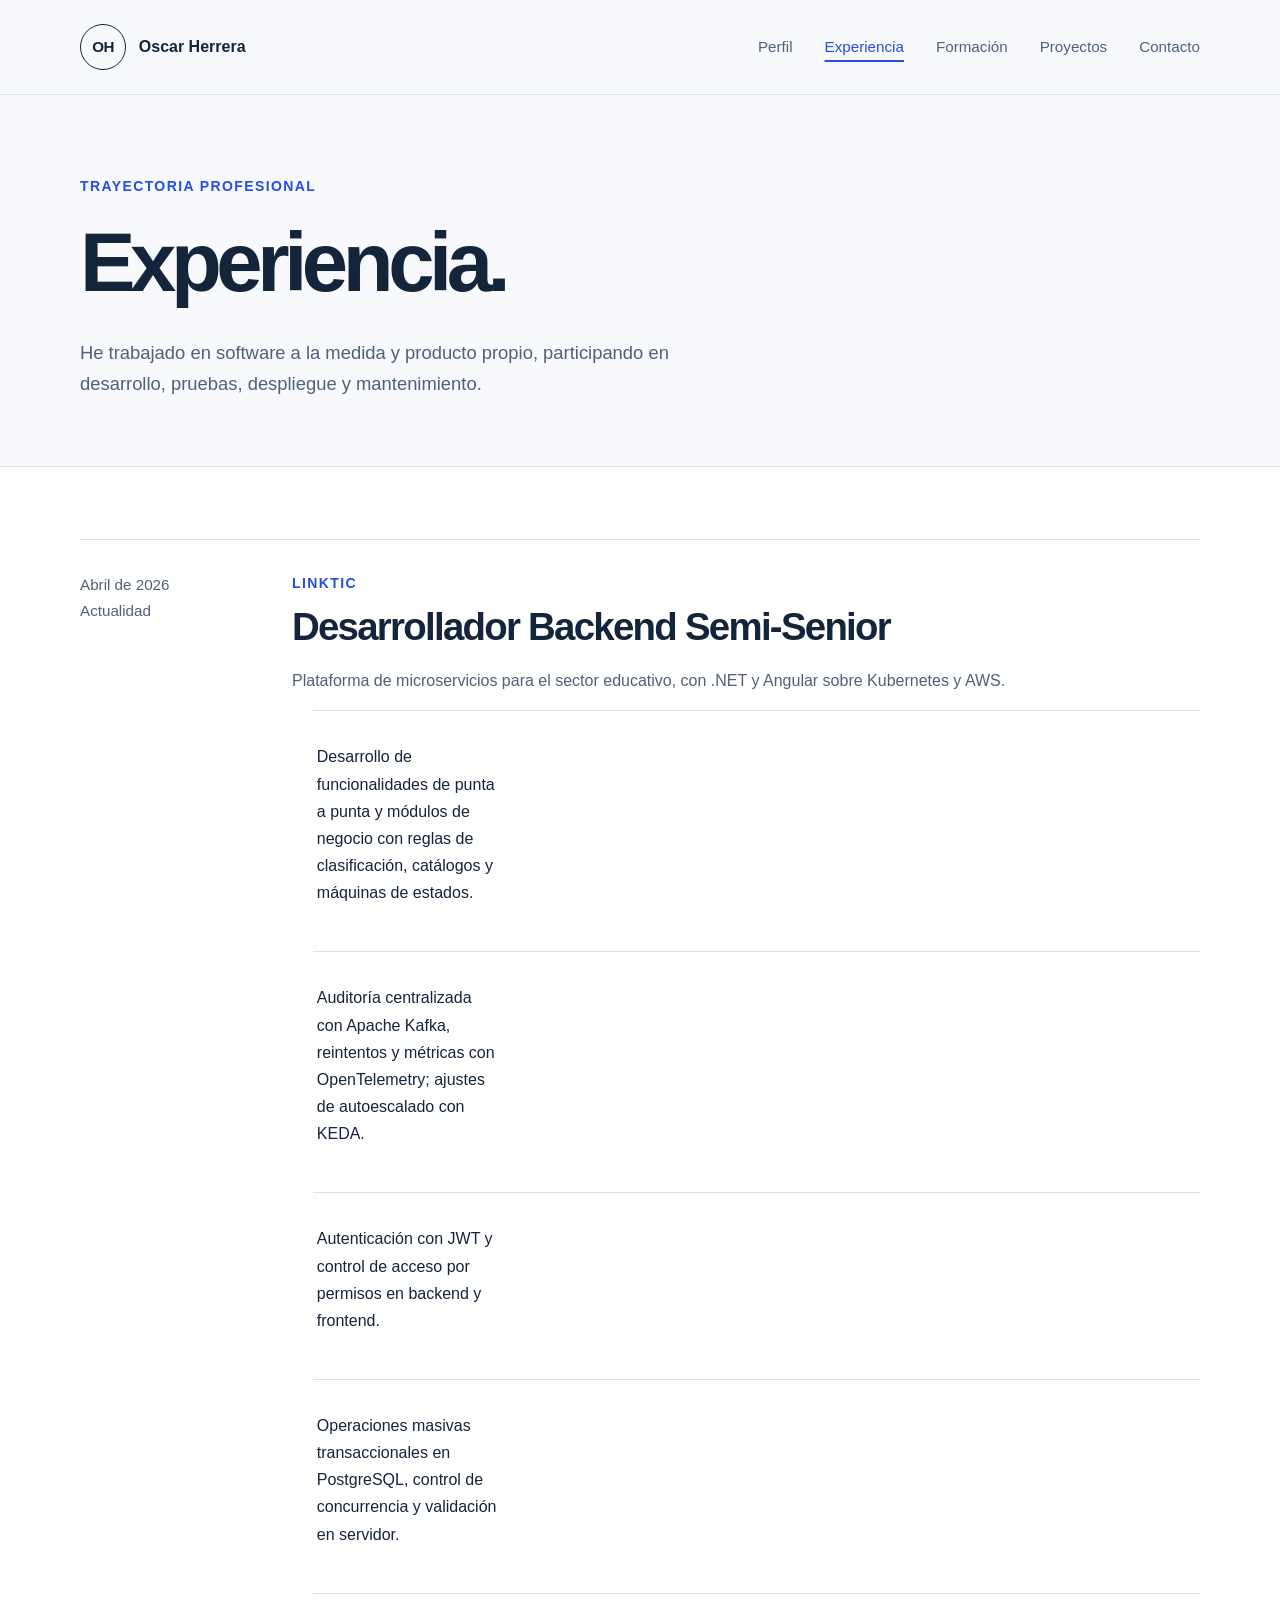
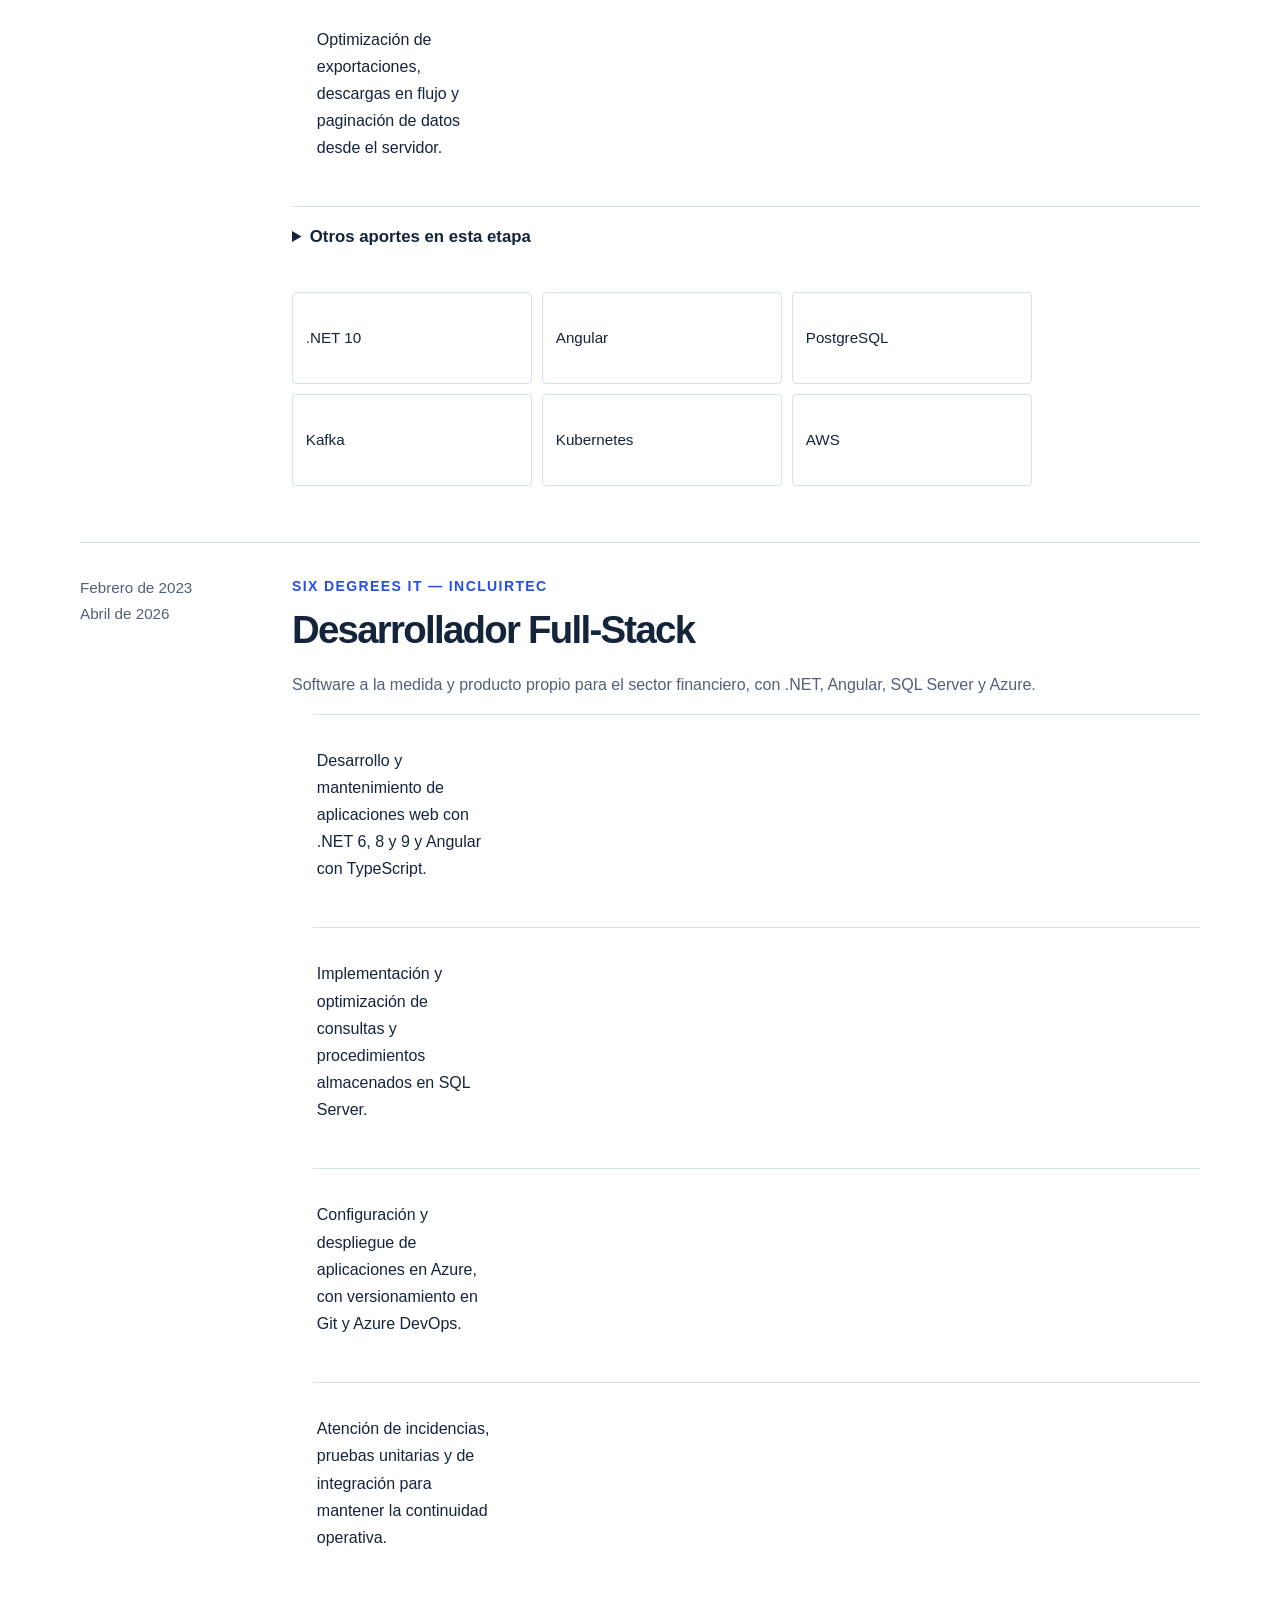
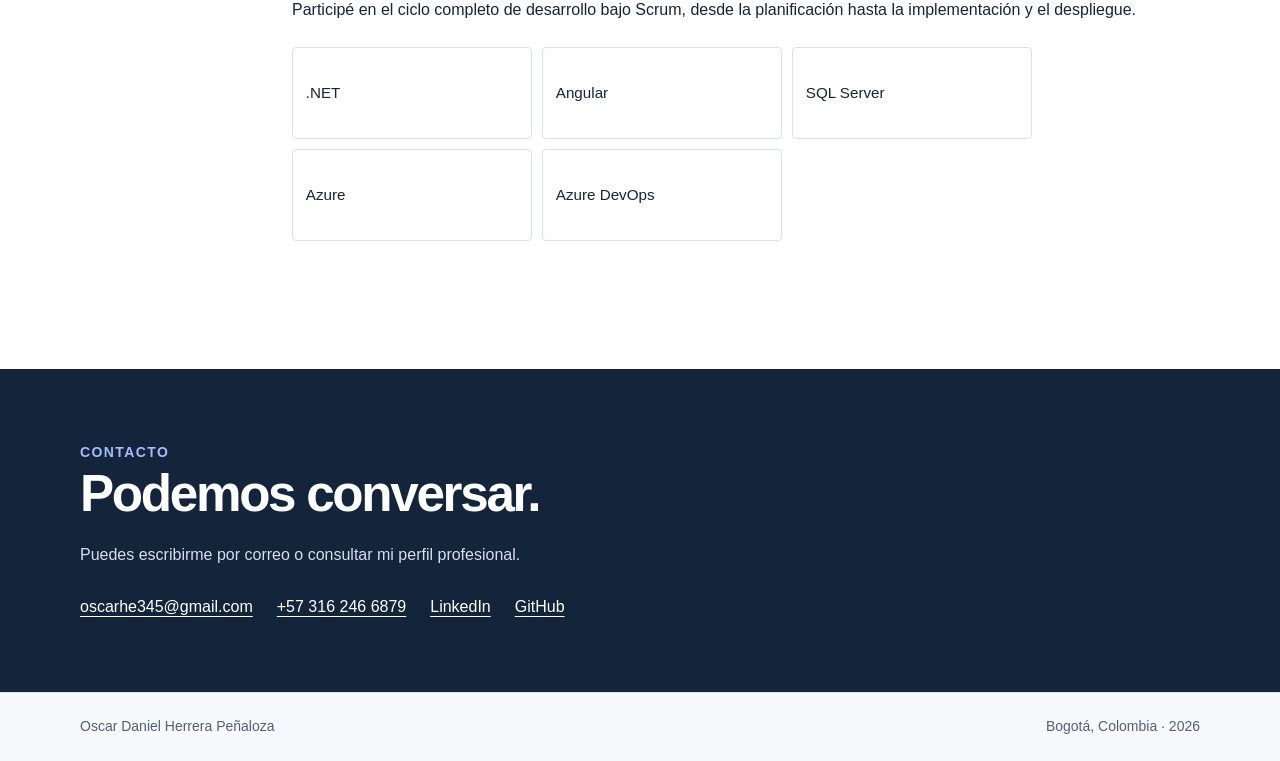
==== experiencia.html @ 7f5550e9 "Crear hoja de vida web y práctica de formularios HTTP" ====
<!DOCTYPE html>
<html lang="es">
<head>
  <meta charset="UTF-8">
  <meta name="viewport" content="width=device-width, initial-scale=1">
  <meta name="description" content="Experiencia de Oscar Herrera en LinkTIC y Six Degrees IT, con desarrollo backend .NET y aplicaciones full-stack.">
  <meta name="theme-color" content="#14243a">
  <title>Experiencia | Oscar Herrera</title>
  <link rel="icon" href="assets/monograma.svg" type="image/svg+xml">
  <link rel="stylesheet" href="css/estilos.css">
  <script src="js/interacciones.js" defer></script>
</head>
<body>
  <a class="saltar" href="#contenido">Saltar al contenido</a>
  <header class="cabecera">
    <div class="contenedor barra">
      <a class="marca" href="index.html" aria-label="Oscar Herrera, inicio"><span class="monograma" aria-hidden="true">OH</span>Oscar Herrera</a>
      <button class="boton-menu" type="button" aria-expanded="false" aria-controls="navegacion">Menú</button>
      <nav class="navegacion" id="navegacion" aria-label="Navegación principal">
        <a href="index.html">Perfil</a>
        <a href="experiencia.html" aria-current="page">Experiencia</a>
        <a href="formacion.html">Formación</a>
        <a href="proyectos.html">Proyectos</a>
        <a href="#contacto">Contacto</a>
      </nav>
    </div>
  </header>
  <main id="contenido">
<section class="pagina-intro"><div class="contenedor"><span class="etiqueta">Trayectoria profesional</span><h1>Experiencia.</h1><p class="entrada">He trabajado en software a la medida y producto propio, participando en desarrollo, pruebas, despliegue y mantenimiento.</p></div></section>
<section class="seccion seccion-blanca" aria-label="Experiencia laboral">
  <div class="contenedor"><ol class="cronologia">
    <li><div class="fecha">Abril de 2026<br>Actualidad</div><article><span class="etiqueta">LinkTIC</span><h2 class="titulo-puesto">Desarrollador Backend Semi-Senior</h2><p class="texto-secundario">Plataforma de microservicios para el sector educativo, con .NET y Angular sobre Kubernetes y AWS.</p>
      <ul class="lista-trabajo"><li>Desarrollo de funcionalidades de punta a punta y módulos de negocio con reglas de clasificación, catálogos y máquinas de estados.</li><li>Auditoría centralizada con Apache Kafka, reintentos y métricas con OpenTelemetry; ajustes de autoescalado con KEDA.</li><li>Autenticación con JWT y control de acceso por permisos en backend y frontend.</li><li>Operaciones masivas transaccionales en PostgreSQL, control de concurrencia y validación en servidor.</li><li>Optimización de exportaciones, descargas en flujo y paginación de datos desde el servidor.</li></ul>
      <details><summary>Otros aportes en esta etapa</summary><p>También resolví el manejo de sesiones con tokens JWT extensos en un SDK compartido. Participé en un servicio de Windows y su agente de escritorio, con telemetría, sincronización, cifrado de la base de datos local y mejoras de resiliencia. Mantuve el quality gate de SonarQube mediante pruebas unitarias y refactorización.</p></details>
      <ul class="habilidades" aria-label="Tecnologías utilizadas"><li>.NET 10</li><li>Angular</li><li>PostgreSQL</li><li>Kafka</li><li>Kubernetes</li><li>AWS</li></ul>
    </article></li>
    <li><div class="fecha">Febrero de 2023<br>Abril de 2026</div><article><span class="etiqueta">Six Degrees IT — Incluirtec</span><h2 class="titulo-puesto">Desarrollador Full-Stack</h2><p class="texto-secundario">Software a la medida y producto propio para el sector financiero, con .NET, Angular, SQL Server y Azure.</p>
      <ul class="lista-trabajo"><li>Desarrollo y mantenimiento de aplicaciones web con .NET 6, 8 y 9 y Angular con TypeScript.</li><li>Implementación y optimización de consultas y procedimientos almacenados en SQL Server.</li><li>Configuración y despliegue de aplicaciones en Azure, con versionamiento en Git y Azure DevOps.</li><li>Atención de incidencias, pruebas unitarias y de integración para mantener la continuidad operativa.</li></ul>
      <p>Participé en el ciclo completo de desarrollo bajo Scrum, desde la planificación hasta la implementación y el despliegue.</p>
      <ul class="habilidades" aria-label="Tecnologías utilizadas"><li>.NET</li><li>Angular</li><li>SQL Server</li><li>Azure</li><li>Azure DevOps</li></ul>
    </article></li>
  </ol></div>
</section>
  </main>
  <section class="contacto" id="contacto" aria-labelledby="titulo-contacto">
    <div class="contenedor">
      <span class="etiqueta">Contacto</span>
      <h2 id="titulo-contacto">Podemos conversar.</h2>
      <p>Puedes escribirme por correo o consultar mi perfil profesional.</p>
      <div class="contactos">
        <a href="mailto:oscarhe345@gmail.com">oscarhe345@gmail.com</a>
        <a href="tel:+573162466879">+57 316 246 6879</a>
        <a href="https://www.linkedin.com/in/oscar-herrera-dev/" target="_blank" rel="noopener noreferrer">LinkedIn</a>
        <a href="https://github.com/OscDanHer" target="_blank" rel="noopener noreferrer">GitHub</a>
      </div>
    </div>
  </section>
  <footer class="pie">
    <div class="contenedor"><span>Oscar Daniel Herrera Peñaloza</span><span>Bogotá, Colombia · 2026</span></div>
  </footer>
</body>
</html>
---- css/estilos.css ----
:root {
  --fondo: #f7f9fc;
  --papel: #ffffff;
  --texto: #14243a;
  --secundario: #516078;
  --azul: #244ee5;
  --borde: #d9e1ec;
  --suave: #eaf0ff;
  --ancho: 1120px;
}

* { box-sizing: border-box; }
html { scroll-behavior: smooth; }
body { margin: 0; background: var(--fondo); color: var(--texto); font: 1rem/1.7 "Segoe UI", Arial, sans-serif; }
img { display: block; max-width: 100%; height: auto; }
a { color: inherit; text-underline-offset: 0.25em; }
button, input, select, textarea { font: inherit; }
button, select { cursor: pointer; }
button, a, input, select, textarea { -webkit-tap-highlight-color: transparent; }
:focus-visible { outline: 3px solid var(--azul); outline-offset: 5px; }
[hidden] { display: none !important; }
.contenedor { width: min(calc(100% - 3rem), var(--ancho)); margin-inline: auto; }
.saltar { position: fixed; top: -5rem; left: 1rem; padding: 0.6rem 1rem; background: var(--texto); color: white; z-index: 10; }
.saltar:focus { top: 1rem; }
.cabecera { border-bottom: 1px solid var(--borde); background: var(--fondo); }
.barra { min-height: 94px; display: flex; align-items: center; justify-content: space-between; gap: 2rem; }
.marca { display: inline-flex; align-items: center; gap: 0.8rem; font-weight: 650; text-decoration: none; }
.monograma { display: grid; place-items: center; width: 46px; height: 46px; border: 1px solid var(--texto); border-radius: 50%; font-size: 0.95rem; letter-spacing: -0.05em; }
.navegacion { display: flex; gap: 2rem; align-items: center; }
.navegacion a { color: var(--secundario); text-decoration: none; font-size: 0.95rem; }
.navegacion a:hover, .navegacion a[aria-current="page"] { color: var(--azul); }
.navegacion a[aria-current="page"] { text-decoration: underline; text-decoration-thickness: 2px; text-underline-offset: 0.5rem; }
.boton-menu { display: none; border: 1px solid var(--borde); background: var(--papel); padding: 0.5rem 0.85rem; border-radius: 5px; color: var(--texto); }
.presentacion { padding-block: 6.5rem 5rem; }
.presentacion-grid { display: grid; grid-template-columns: minmax(0, 1.4fr) minmax(250px, 0.7fr); gap: 4rem; align-items: center; }
.etiqueta { display: block; color: var(--azul); font-size: 0.875rem; font-weight: 650; letter-spacing: 0.1em; text-transform: uppercase; }
h1, h2, h3, p { margin-top: 0; }
h1, h2, h3 { line-height: 1.12; }
h1 { font-size: clamp(3.2rem, 6.2vw, 5.2rem); font-weight: 650; letter-spacing: -0.065em; margin-block: 1.1rem 1.7rem; }
h1 span { color: var(--azul); }
h2 { font-size: clamp(2rem, 4vw, 3.2rem); font-weight: 600; letter-spacing: -0.045em; margin-bottom: 1.2rem; }
h3 { font-size: 1.35rem; font-weight: 650; letter-spacing: -0.025em; }
.entrada { font-size: 1.15rem; line-height: 1.7; max-width: 650px; color: var(--secundario); }
.acciones { display: flex; flex-wrap: wrap; align-items: center; gap: 1rem; margin-top: 2rem; }
.boton { display: inline-flex; justify-content: center; align-items: center; padding: 0.8rem 1.35rem; min-height: 48px; border: 1px solid var(--azul); border-radius: 5px; color: white; background: var(--azul); font-weight: 600; text-decoration: none; transition: background 150ms; }
.boton:hover { background: #1738b8; }
.boton-secundario { background: transparent; color: var(--texto); border-color: var(--borde); }
.boton-secundario:hover { background: var(--suave); }
.retrato { margin: 0; position: relative; }
.retrato img { width: 100%; aspect-ratio: 4 / 5; object-fit: cover; border-radius: 8px 8px 80px 8px; }
.retrato figcaption { margin-top: 0.8rem; font-size: 0.875rem; color: var(--secundario); }
.seccion { padding-block: 4.5rem; border-top: 1px solid var(--borde); scroll-margin-top: 2rem; }
.seccion-blanca { background: var(--papel); }
.division { display: grid; grid-template-columns: 0.6fr 1.4fr; gap: 4rem; }
.division p { max-width: 760px; }
.texto-secundario { color: var(--secundario); }
.datos { display: grid; grid-template-columns: repeat(2, minmax(0, 1fr)); gap: 1.25rem 2.5rem; margin: 2rem 0 0; }
.datos dt { font-size: 0.875rem; color: var(--secundario); }
.datos dd { margin: 0.2rem 0 0; font-weight: 600; }
.habilidades { list-style: none; display: flex; flex-wrap: wrap; gap: 0.65rem; padding: 0; margin-block: 1.5rem; }
.habilidades li { padding: 0.35rem 0.8rem; border: 1px solid var(--borde); border-radius: 4px; background: var(--papel); font-size: 0.95rem; }
.cabecera-seccion { display: flex; align-items: end; justify-content: space-between; gap: 2rem; margin-bottom: 2rem; }
.cabecera-seccion h2 { margin-bottom: 0; }
.proyectos { display: grid; grid-template-columns: repeat(2, minmax(0, 1fr)); gap: 2.5rem; }
.proyecto { min-width: 0; }
.proyecto-imagen { display: block; overflow: hidden; background: var(--suave); border: 1px solid var(--borde); border-radius: 6px; margin-bottom: 1.4rem; }
.proyecto-imagen img { width: 100%; aspect-ratio: 16 / 10; object-fit: cover; object-position: top; transition: transform 180ms; }
.proyecto-imagen:hover img { transform: scale(1.02); }
.proyecto h3 { margin-block: 0.4rem 0.8rem; }
.proyecto p { color: var(--secundario); }
.tipo-proyecto { font-size: 0.875rem; color: var(--azul); }
.enlaces-proyecto { display: flex; flex-wrap: wrap; gap: 1rem; }
.enlaces-proyecto a { font-size: 0.95rem; font-weight: 600; }
.pagina-intro { padding-block: 5rem 3rem; }
.pagina-intro h1 { font-size: clamp(3rem, 6.5vw, 5.2rem); }
.cronologia { list-style: none; padding: 0; margin: 0; }
.cronologia li { display: grid; grid-template-columns: 180px 1fr; gap: 2rem; padding-block: 2rem; border-top: 1px solid var(--borde); }
.cronologia h3 { margin-bottom: 0.65rem; }
.titulo-puesto { font-size: clamp(1.8rem, 3vw, 2.6rem); margin-top: 0.6rem; }
.lista-trabajo { padding-left: 1.3rem; }
.lista-trabajo li { padding-left: 0.25rem; margin-bottom: 0.8rem; }
.proyectos-detalle { row-gap: 3.5rem; }
.nota-proyectos { margin-top: 2.5rem; color: var(--secundario); font-size: 0.875rem; }
.resultado-filtro { font-size: 0.95rem; color: var(--secundario); }
.contacto .etiqueta { color: #a5bcff; }
.fecha { font-size: 0.95rem; color: var(--secundario); }
.tabla-contenedor { width: 100%; overflow-x: auto; }
table { width: 100%; border-collapse: collapse; text-align: left; }
caption { text-align: left; font-size: 1.15rem; font-weight: 600; margin-bottom: 1rem; }
th, td { border-bottom: 1px solid var(--borde); padding: 1rem 1.1rem; vertical-align: top; }
th { background: var(--suave); font-weight: 600; }
td:first-child { font-weight: 600; }
.filtro { display: flex; align-items: end; flex-wrap: wrap; gap: 1rem; margin-bottom: 2.5rem; }
.campo { display: grid; gap: 0.35rem; }
label { font-size: 0.95rem; font-weight: 600; }
input, select, textarea { background: var(--papel); border: 1px solid #aab6c8; border-radius: 4px; padding: 0.7rem 0.9rem; color: var(--texto); max-width: 100%; }
select { appearance: none; padding-right: 2.7rem; background-image: url("data:image/svg+xml,%3Csvg xmlns='http://www.w3.org/2000/svg' width='16' height='16' viewBox='0 0 24 24' fill='none' stroke='%2314243a' stroke-width='2'%3E%3Cpath d='m6 9 6 6 6-6'/%3E%3C/svg%3E"); background-repeat: no-repeat; background-position: right 1rem center; }
.sin-resultados { padding: 2rem; border: 1px solid var(--borde); }
details { border-top: 1px solid var(--borde); padding-block: 1rem; }
summary { cursor: pointer; font-weight: 600; font-size: 1.05rem; }
details p { margin: 1rem 0 0; max-width: 800px; }
.contacto { padding-block: 4.5rem; background: var(--texto); color: white; }
.contacto h2 { max-width: 750px; }
.contacto a { color: white; }
.contacto p { color: #d6dfed; }
.contactos { display: flex; flex-wrap: wrap; gap: 1.5rem; margin-top: 1.5rem; }
.pie { padding-block: 1.4rem; border-top: 1px solid var(--borde); color: var(--secundario); font-size: 0.875rem; }
.pie .contenedor { display: flex; justify-content: space-between; flex-wrap: wrap; gap: 1rem; }

@media (max-width: 800px) {
  .presentacion { padding-block: 4rem; }
  .presentacion-grid { grid-template-columns: 1.4fr 1fr; gap: 2rem; }
  .division { grid-template-columns: 1fr; gap: 1.2rem; }
  .navegacion { gap: 1.1rem; }
  .cronologia li { grid-template-columns: 140px 1fr; gap: 1rem; }
}

@media (max-width: 600px) {
  .contenedor { width: calc(100% - 2rem); }
  .barra { min-height: 78px; flex-wrap: wrap; gap: 0; }
  .marca { font-size: 0.95rem; }
  .boton-menu { display: block; }
  .navegacion { width: 100%; flex-direction: column; align-items: stretch; gap: 0; padding-block: 0.5rem 1rem; }
  .navegacion a { padding-block: 0.65rem; }
  .js .navegacion:not(.abierta) { display: none; }
  .presentacion-grid { grid-template-columns: 1fr; gap: 2.5rem; }
  .presentacion { padding-block: 3rem; }
  .retrato { max-width: 320px; }
  .retrato img { aspect-ratio: 1 / 1; }
  .seccion { padding-block: 3rem; }
  .cabecera-seccion { align-items: start; flex-direction: column; gap: 1rem; }
  .proyectos { grid-template-columns: 1fr; gap: 2.5rem; }
  .cronologia li { grid-template-columns: 1fr; gap: 0.5rem; }
  .datos { grid-template-columns: 1fr; }
  .pagina-intro { padding-block: 3rem 2rem; }
  .contactos { flex-direction: column; gap: 0.7rem; }
  th, td { padding: 0.8rem; }
  .filtro .campo, .filtro select { width: 100%; }
}

@media (prefers-reduced-motion: reduce) {
  html { scroll-behavior: auto; }
  *, *::before, *::after { transition: none !important; }
}

@media print {
  body { background: white; color: black; }
  .cabecera, .acciones, .filtro, .pie, .saltar { display: none; }
  .presentacion, .pagina-intro, .seccion, .contacto { padding-block: 1.5rem; }
  .contacto { background: white; color: black; }
  .contacto p, .contacto a { color: black; }
  .proyecto, .cronologia li { break-inside: avoid; }
}
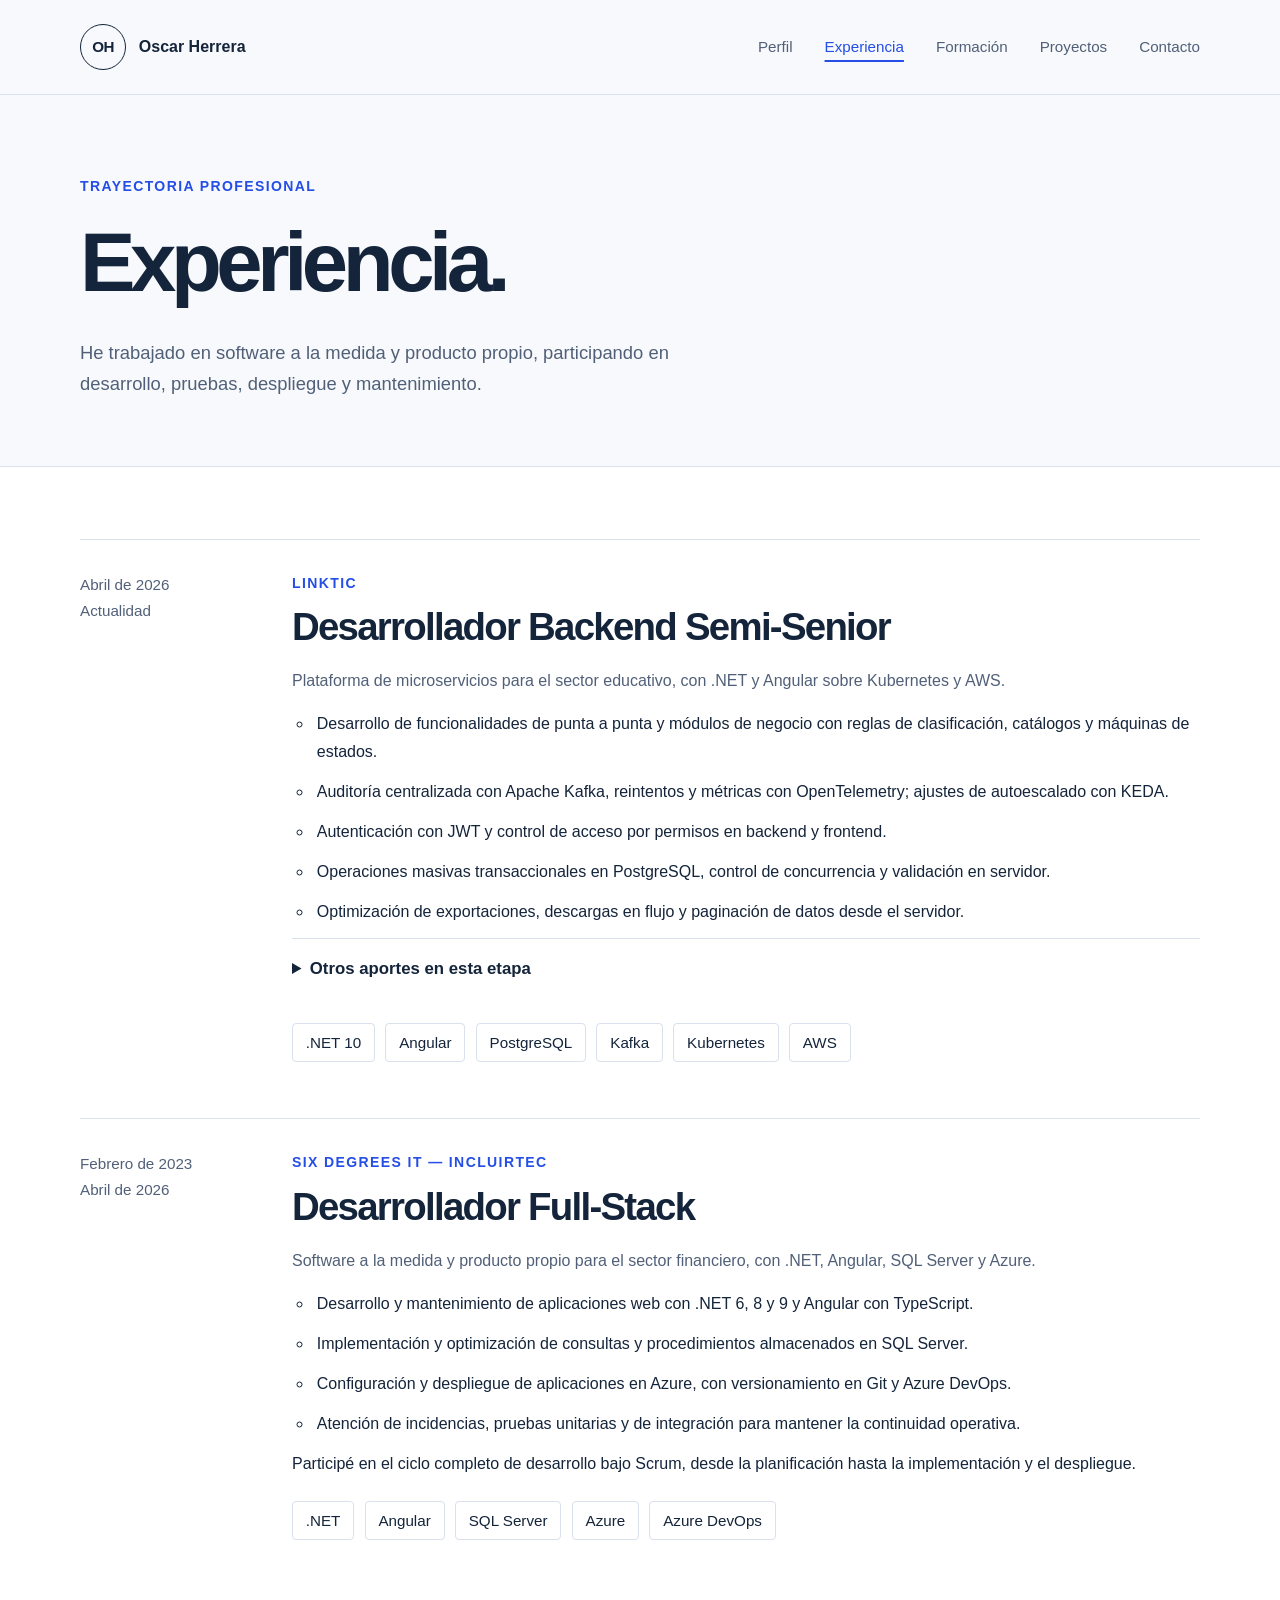
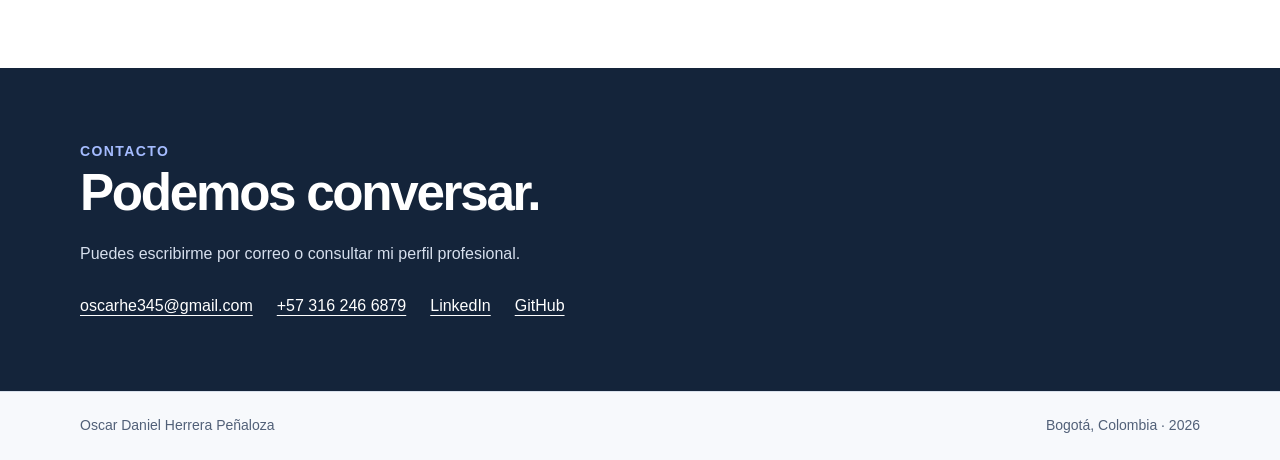
==== commit 2ce877d9: "Actualizar la referencia de estilos para renovar la caché" ====
--- a/experiencia.html
+++ b/experiencia.html
@@ -7,7 +7,7 @@
   <meta name="theme-color" content="#14243a">
   <title>Experiencia | Oscar Herrera</title>
   <link rel="icon" href="assets/monograma.svg" type="image/svg+xml">
-  <link rel="stylesheet" href="css/estilos.css">
+  <link rel="stylesheet" href="css/estilos.css?v=20261119">
   <script src="js/interacciones.js" defer></script>
 </head>
 <body>
--- a/css/estilos.css
+++ b/css/estilos.css
@@ -74,7 +74,7 @@
 .pagina-intro { padding-block: 5rem 3rem; }
 .pagina-intro h1 { font-size: clamp(3rem, 6.5vw, 5.2rem); }
 .cronologia { list-style: none; padding: 0; margin: 0; }
-.cronologia li { display: grid; grid-template-columns: 180px 1fr; gap: 2rem; padding-block: 2rem; border-top: 1px solid var(--borde); }
+.cronologia > li { display: grid; grid-template-columns: 180px 1fr; gap: 2rem; padding-block: 2rem; border-top: 1px solid var(--borde); }
 .cronologia h3 { margin-bottom: 0.65rem; }
 .titulo-puesto { font-size: clamp(1.8rem, 3vw, 2.6rem); margin-top: 0.6rem; }
 .lista-trabajo { padding-left: 1.3rem; }
@@ -112,7 +112,7 @@
   .presentacion-grid { grid-template-columns: 1.4fr 1fr; gap: 2rem; }
   .division { grid-template-columns: 1fr; gap: 1.2rem; }
   .navegacion { gap: 1.1rem; }
-  .cronologia li { grid-template-columns: 140px 1fr; gap: 1rem; }
+  .cronologia > li { grid-template-columns: 140px 1fr; gap: 1rem; }
 }
 
 @media (max-width: 600px) {
@@ -130,7 +130,7 @@
   .seccion { padding-block: 3rem; }
   .cabecera-seccion { align-items: start; flex-direction: column; gap: 1rem; }
   .proyectos { grid-template-columns: 1fr; gap: 2.5rem; }
-  .cronologia li { grid-template-columns: 1fr; gap: 0.5rem; }
+  .cronologia > li { grid-template-columns: 1fr; gap: 0.5rem; }
   .datos { grid-template-columns: 1fr; }
   .pagina-intro { padding-block: 3rem 2rem; }
   .contactos { flex-direction: column; gap: 0.7rem; }
@@ -149,5 +149,5 @@
   .presentacion, .pagina-intro, .seccion, .contacto { padding-block: 1.5rem; }
   .contacto { background: white; color: black; }
   .contacto p, .contacto a { color: black; }
-  .proyecto, .cronologia li { break-inside: avoid; }
+  .proyecto, .cronologia > li { break-inside: avoid; }
 }
